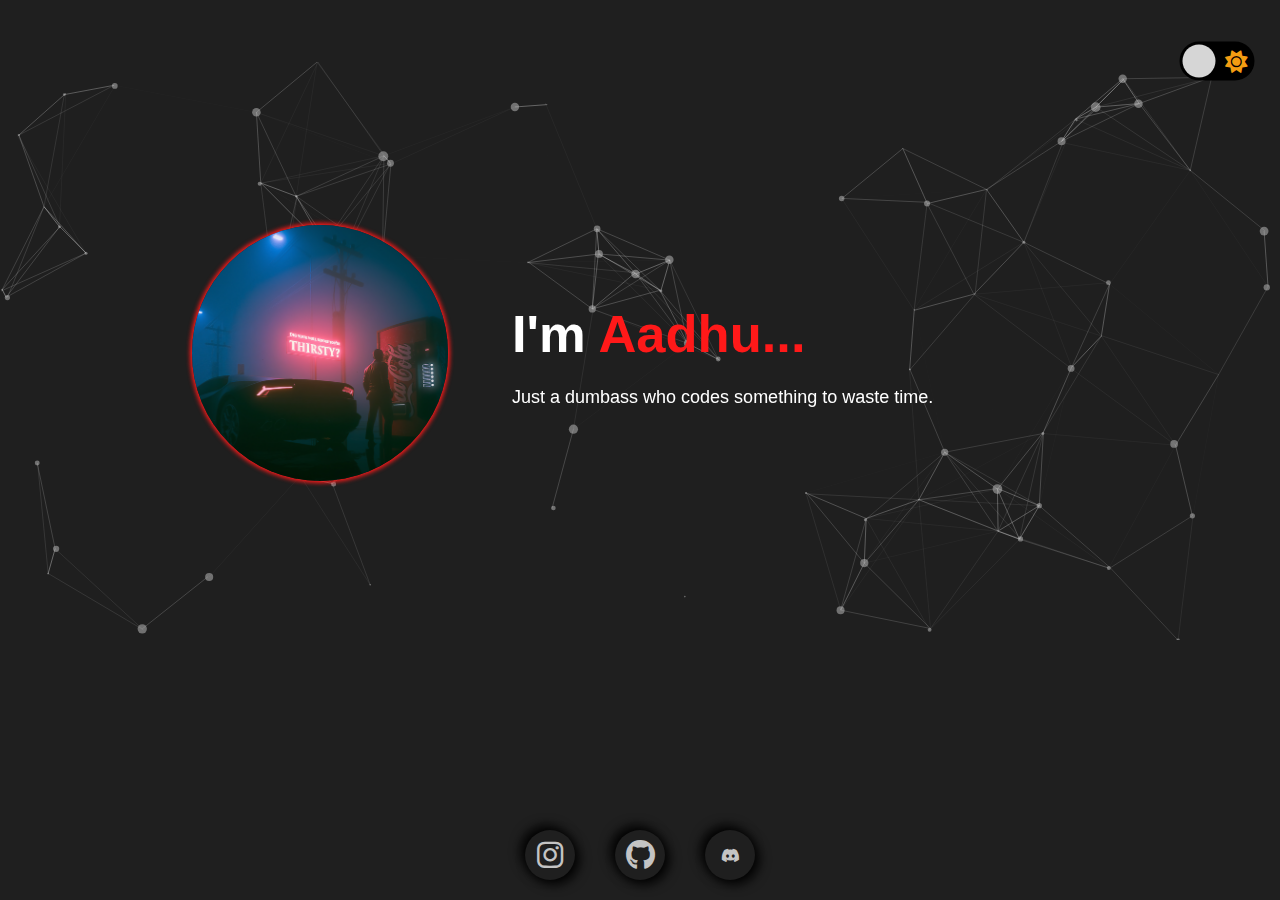
==== index.html @ b9a52bcf "Update index.html" ====
<!DOCTYPE html>
<html lang="en">

<head>
    <meta charset="UTF-8">
    <meta http-equiv="X-UA-Compatible" content="IE=edge">
    <meta name="viewport" content="width=device-width, initial-scale=1.0">
    <title>Aadhu</title>
    <link rel="icon" type="image/png"  href="/files/images/logo.png" style="width: 100%" />
    <meta property="og:title" content="Aadhu">
    <meta name="description" content="A human from Earth without Superpowers 🎈">
    <meta property="og:description" content="A human from Earth without Superpowers 🎈">
    <meta property="og:image" content="/files/images/img.png">
    <meta name="twitter:card" content="summary">
    <meta name="theme-color" content="#3673FC">
    <link href="https://aadhu.deno.dev" rel="canonical">

    <link href="/files/styles.css" rel="stylesheet" type="text/css">
    <link rel="stylesheet" href="https://cdnjs.cloudflare.com/ajax/libs/font-awesome/6.0.0/css/all.min.css">
    <link rel="stylesheet" href="https://www.w3schools.com/w3css/4/w3.css">
    <script async src="https://pagead2.googlesyndication.com/pagead/js/adsbygoogle.js?client=ca-pub-1163265218743960" crossorigin="anonymous"></script>
</head>

<body>
    <section style="position: absolute; width: 100%;">
        <div class="toggle-button w3-bar-item w3-right">
            <input type="checkbox" class="checkbox" id="chk" />
            <label class="label" for="chk">
                <i class="fas fa-moon"></i>
                <i class="fas fa-sun"></i>
                <div class="ball"></div>
            </label>
        </div>
    </section>
    <section class="about">
        <div class="w3-hide-small">
            <img src="/files/images/img.png" alt="Aadhu" class="pic">
            <div id="text" class="text">
                <h2>I'm <span style="color: #ff1919;">Aadhu...</span></h2>
                <h5>Just a dumbass who codes something to waste time.</h5>
            </div>
        </div>
    </section>
    <section class="about2 w3-middle w3-mobile">
         <!-- For Small Devices -->

        <div class="w3-hide-large w3-hide-medium w3-middle">
            <img src="/files/images/img.png" alt="Aadhu" class="pic2">
            <div id="text2" class="text2">
                <h2>I'm <span style="color: #ff1919;">Aadhu...</span></h2>
                <h5>Just a dumbass who codes something to waste time.</h5>
            </div>
        </div>
    </section>
    <section class="w3-hide-small">
        <div class="container">
            <div class="icon instagram" onclick="instaRedirect()">
                <i class="fa-brands fa-instagram fa-2x"></i>
            </div>
            <div class="icon github" onclick="githubRedirect()">
                <i class="fa-brands fa-github fa-2x"></i>
            </div>
            <div class="icon discord" onclick="discordRedirect()">
                <i class="fa-brands fa-discord"></i>
            </div>
        </div>
    </section>
    <div id="particles-js" class="w3-hide-small"></div>
    <ins class="adsbygoogle" style="display: inline-block; width: 728px; height: 90px" data-ad-client="ca-pub-1234567890123456" data-ad-slot="1234567890"></ins>
</body>

<script src="/files/script.js"></script>
<script src="/files/particles.js"></script>
<script src="/files/app.js"></script>

</html>
---- files/styles.css ----
@import url('https://fonts.googleapis.com/css?family=Muli&display=swap');

body {
	background-color: #1f1f1f;
	transition: background 1s linear;
}

body.dark {
	background: #c4c4c4;
	transition: 1s;
}

.checkbox {
	opacity: 0;
}

.label {
	background-color: #000000;
	border-radius: 50px;
	cursor: pointer;
	display: flex;
	align-items: center;
	justify-content: space-between;
	padding: 5px;
	position: relative;
	height: 26px;
	width: 50px;
	transform: scale(1.5);
}

.label .ball {
	background-color: #d6d6d6;
	border-radius: 50%;
	position: absolute;
	top: 2px;
	left: 2px;
	height: 22px;
	width: 22px;
	transform: translateX(0px);
	transition: transform 0.2s linear;
}

.checkbox:checked + .label .ball {
	transform: translateX(24px);
}

.fa-moon {
	color: #f1c40f;
}

.fa-sun {
	color: #f39c12;
}

.about {
	position: absolute;
	top: 25%;
	left: 15%;
	width: 100%;
	align-items: center;
	font-family: Helvetica, Arial, sans-serif;
	font-weight: bold;
}

.pic {
	height: auto;
    box-shadow: 0 0 4px 2px #ff1919;
    width: 20%;
	border-radius: 50%;
}

.text {
    width: 50%;
    color: #ffffff;
	transition: 1s;
	position: absolute;
	top: 50%;
	left: 50%;
	transform: translate(-50%,-50%);
	-ms-transform: translate(-50%,-50%)
}

.text h2 {
    font-size: 350%;
    font-weight: 600;
    margin-bottom: 10px;
}

.text.dark {
	color: #000000;
	transition: 1s;
}

.about2 {
	margin-top: auto;
    margin-bottom: auto;
	align-items: center;
    text-align: center;
	justify-content: center;
	width: 100%;
}

.pic2 {
	margin-top: 25%;
	position: relative;
	width: 45%;
    box-shadow: 0 0 4px 2px #ff1919;
	border-radius: 50%;
}

.text2 {
    color: #ffffff;
	transition: 1s;
	position: absolute;
}

.text2 h2 {
    font-size: 250%;
    font-weight: 500;
    margin-bottom: 10px;
}

.text2.dark {
	color: #000000;
	transition: 1s;
}

.container {
	position: absolute;
	left: 50%;
	bottom: 0;
	transform: translate(-50%,0%);
	-ms-transform: translate(-50%,0%);
	text-align: center;
	display: flex;
    flex-wrap: wrap;
    justify-content: center;
}
.icon {
	width: 50px;
    height: 50px;
	border-radius: 50%;
    display: flex;
    justify-content: center;
    align-items: center;
    margin: 20px;
}

.icon {
	color: #c4c4c4;
	background-color: #1f1f1f;
	box-shadow: 4px 4px 12px #000000, -4px -4px 12px #000000;
}


@media screen and (max-width: 1440px) {
	.toggle-button {
	  padding: 2% 3%;
	}

}

@media screen and (min-width: 1441px) {
	.toggle-button {
	  padding: 3% 3%;
	}
}


/* ---- particles.js container ---- */

#particles-js {
	width: 100%;
	height: 100%;
	background-repeat: repeat;
}

/* ---- Social Media Hover ---- */
.instagram:hover {
	background: linear-gradient(135deg, #405de6, #5851db, #833ab4, #c13584, #e1306c, #fd1d1d);
}

.github:hover {
	background: black;
}

.discord:hover {
	background: #3b5998;
  }
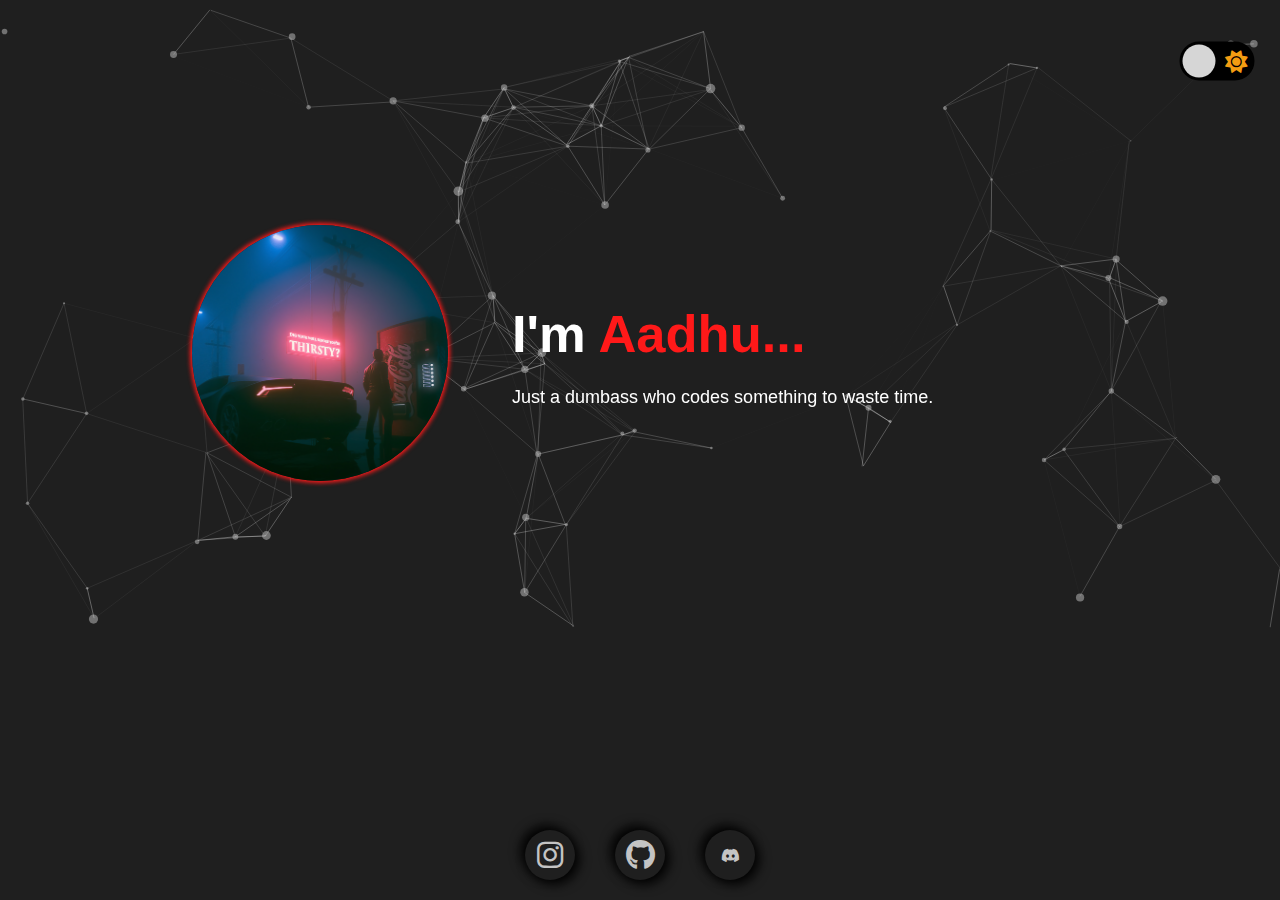
==== commit 29db61e4: "Update index.html" ====
--- a/index.html
+++ b/index.html
@@ -18,6 +18,7 @@
     <link href="/files/styles.css" rel="stylesheet" type="text/css">
     <link rel="stylesheet" href="https://cdnjs.cloudflare.com/ajax/libs/font-awesome/6.0.0/css/all.min.css">
     <link rel="stylesheet" href="https://www.w3schools.com/w3css/4/w3.css">
+    
     <script async src="https://pagead2.googlesyndication.com/pagead/js/adsbygoogle.js?client=ca-pub-1163265218743960" crossorigin="anonymous"></script>
 </head>
 
@@ -66,11 +67,15 @@
         </div>
     </section>
     <div id="particles-js" class="w3-hide-small"></div>
+    
     <ins class="adsbygoogle" style="display: inline-block; width: 728px; height: 90px" data-ad-client="ca-pub-1234567890123456" data-ad-slot="1234567890"></ins>
 </body>
 
 <script src="/files/script.js"></script>
 <script src="/files/particles.js"></script>
 <script src="/files/app.js"></script>
+<script>
+    (adsbygoogle = window.adsbygoogle || []).push({});
+</script>
 
 </html>
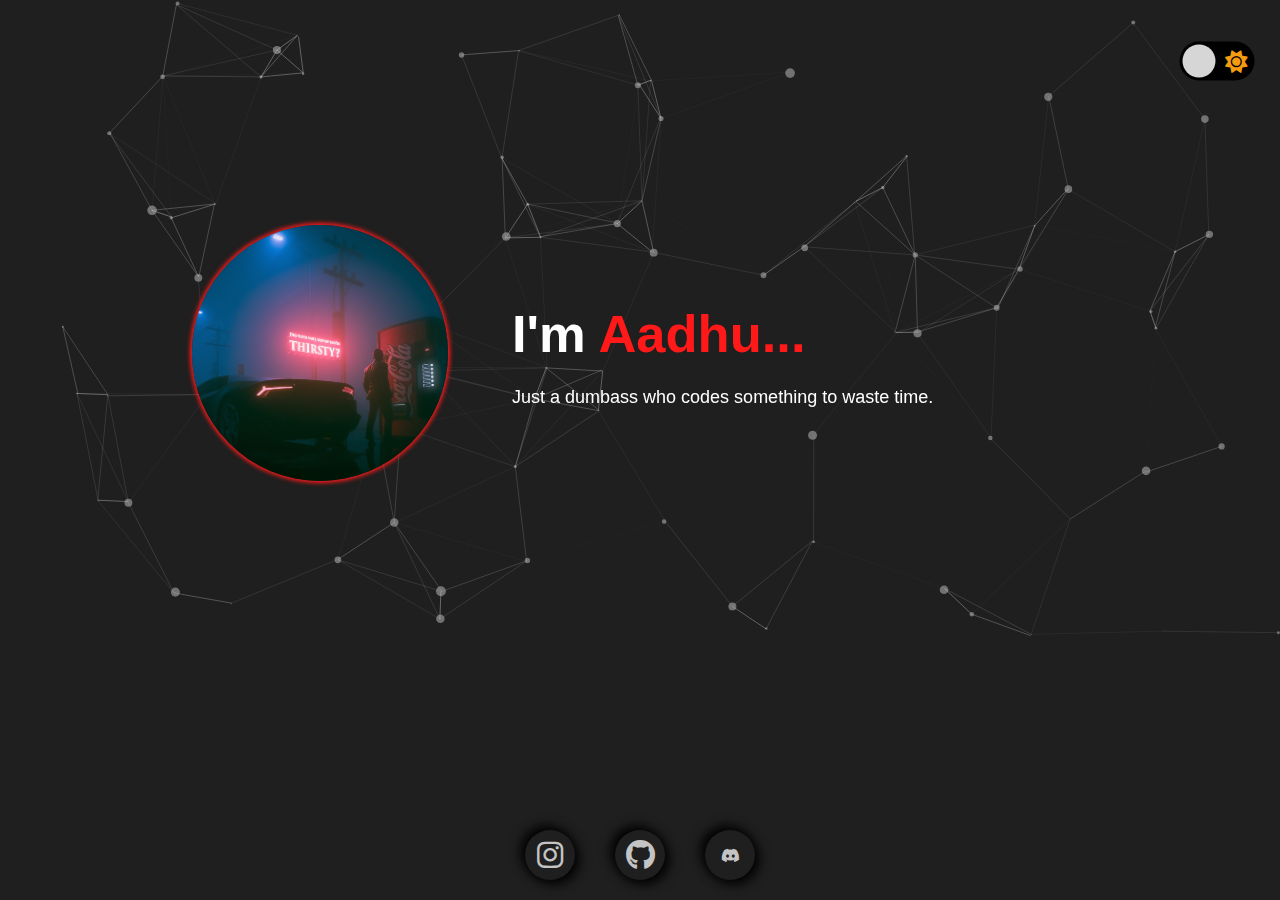
==== commit 1101562d: "Update index.html" ====
--- a/index.html
+++ b/index.html
@@ -19,7 +19,8 @@
     <link rel="stylesheet" href="https://cdnjs.cloudflare.com/ajax/libs/font-awesome/6.0.0/css/all.min.css">
     <link rel="stylesheet" href="https://www.w3schools.com/w3css/4/w3.css">
     
-    <script async src="https://pagead2.googlesyndication.com/pagead/js/adsbygoogle.js?client=ca-pub-1163265218743960" crossorigin="anonymous"></script>
+    <script async src="https://pagead2.googlesyndication.com/pagead/js/adsbygoogle.js?client=ca-pub-1163265218743960"
+     crossorigin="anonymous"></script>
 </head>
 
 <body>
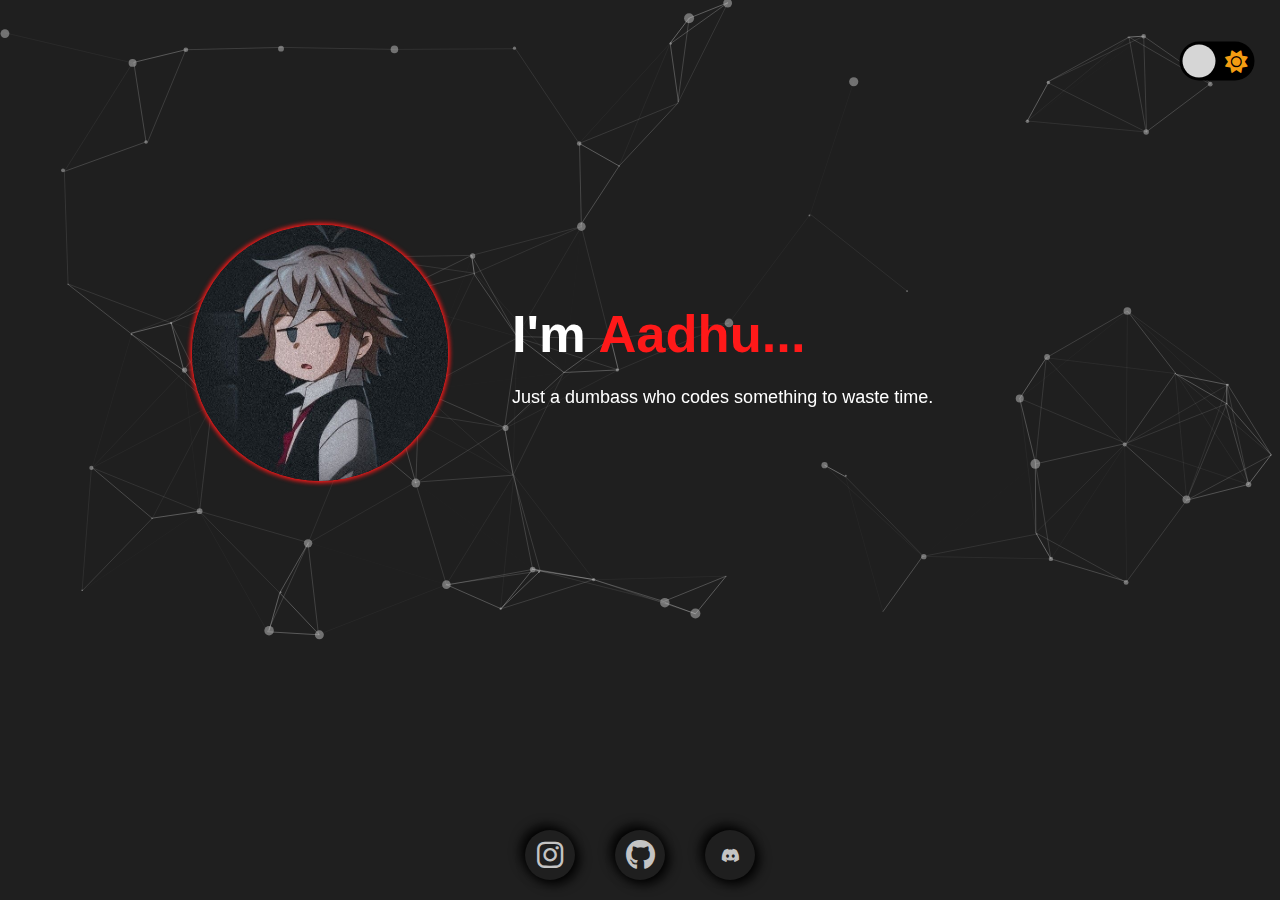
==== commit f72eee6c: "Update index.html" ====
--- a/index.html
+++ b/index.html
@@ -36,7 +36,7 @@
     </section>
     <section class="about">
         <div class="w3-hide-small">
-            <img src="/files/images/img.png" alt="Aadhu" class="pic">
+            <img src="/files/images/img.jpeg" alt="Aadhu" class="pic">
             <div id="text" class="text">
                 <h2>I'm <span style="color: #ff1919;">Aadhu...</span></h2>
                 <h5>Just a dumbass who codes something to waste time.</h5>
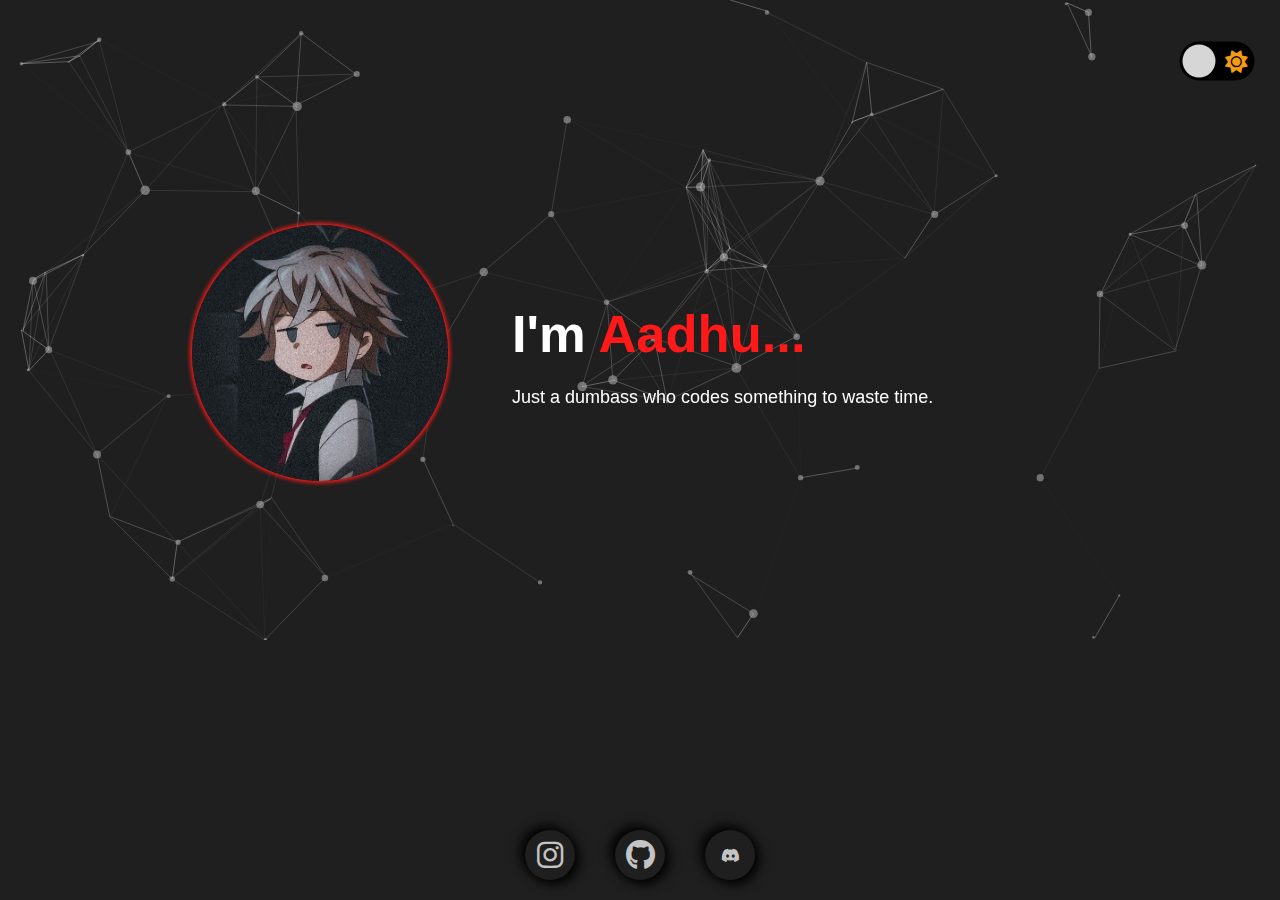
==== commit 9013c426: "Update index.html" ====
--- a/index.html
+++ b/index.html
@@ -47,7 +47,7 @@
          <!-- For Small Devices -->
 
         <div class="w3-hide-large w3-hide-medium w3-middle">
-            <img src="/files/images/img.png" alt="Aadhu" class="pic2">
+            <img src="/files/images/img.jpeg" alt="Aadhu" class="pic2">
             <div id="text2" class="text2">
                 <h2>I'm <span style="color: #ff1919;">Aadhu...</span></h2>
                 <h5>Just a dumbass who codes something to waste time.</h5>
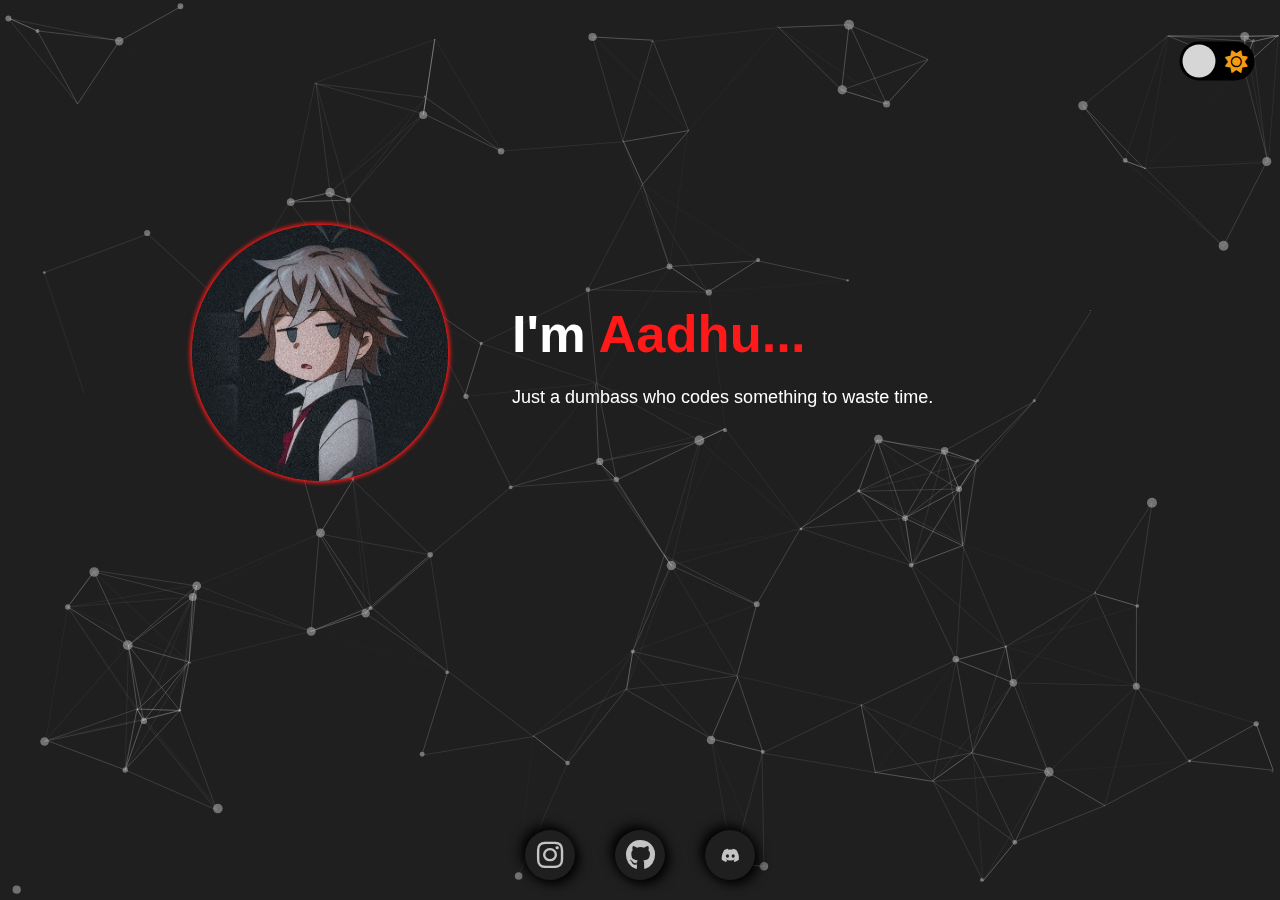
==== commit db4b9d8d: "Update index.html" ====
--- a/index.html
+++ b/index.html
@@ -24,6 +24,7 @@
 </head>
 
 <body>
+    <div id="particles-js" class="w3-hide-small"></div>
     <section style="position: absolute; width: 100%;">
         <div class="toggle-button w3-bar-item w3-right">
             <input type="checkbox" class="checkbox" id="chk" />
@@ -67,7 +68,6 @@
             </div>
         </div>
     </section>
-    <div id="particles-js" class="w3-hide-small"></div>
     
     <ins class="adsbygoogle" style="display: inline-block; width: 728px; height: 90px" data-ad-client="ca-pub-1234567890123456" data-ad-slot="1234567890"></ins>
 </body>
--- a/files/styles.css
+++ b/files/styles.css
@@ -53,7 +53,7 @@
 }
 
 .about {
-	position: absolute;
+	position: fixed;
 	top: 25%;
 	left: 15%;
 	width: 100%;
@@ -170,6 +170,7 @@
 /* ---- particles.js container ---- */
 
 #particles-js {
+	position: fixed;
 	width: 100%;
 	height: 100%;
 	background-repeat: repeat;
@@ -186,4 +187,4 @@
 
 .discord:hover {
 	background: #3b5998;
-  }+  }
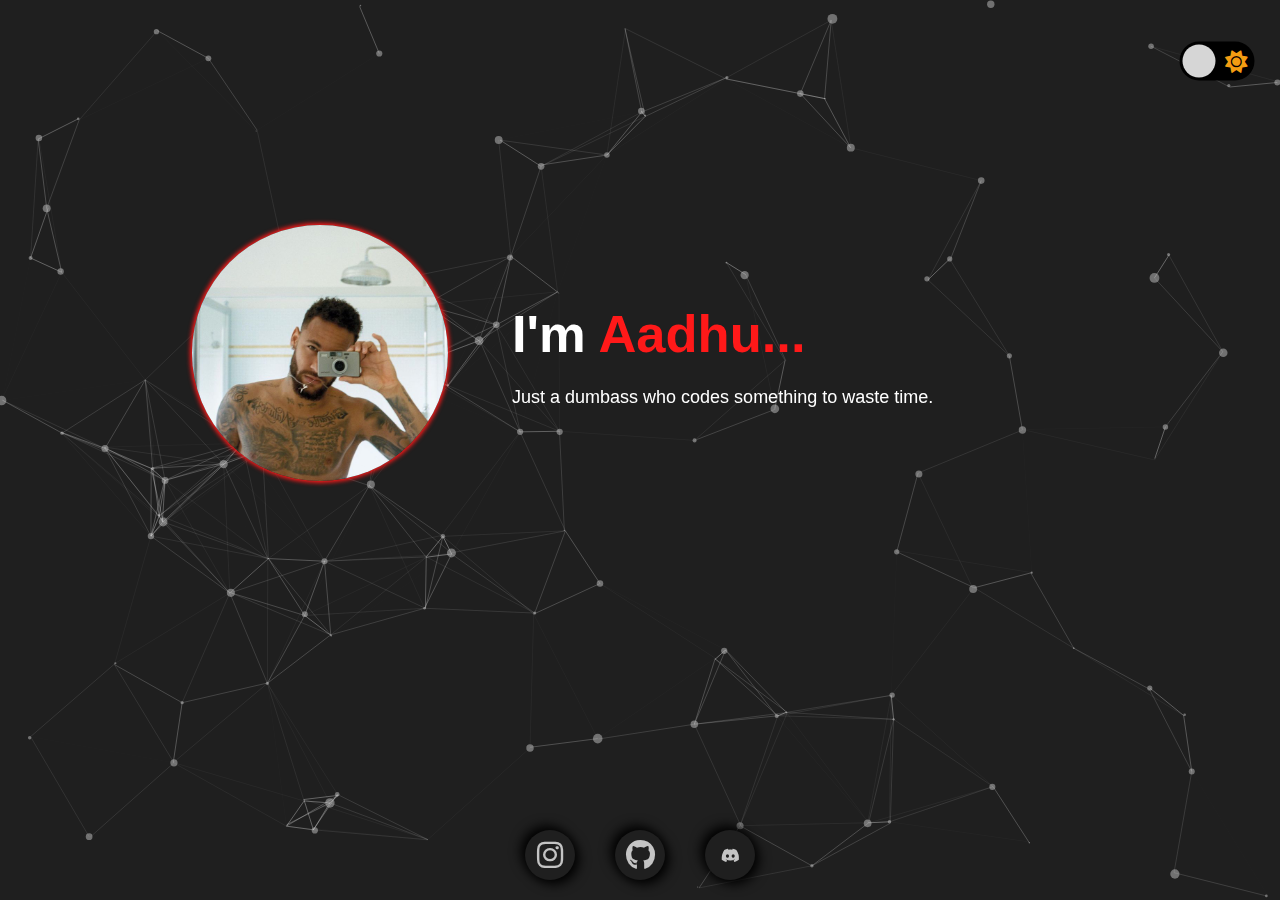
==== commit 8b5570d6: "Update index.html" ====
--- a/index.html
+++ b/index.html
@@ -37,7 +37,7 @@
     </section>
     <section class="about">
         <div class="w3-hide-small">
-            <img src="/files/images/img.jpeg" alt="Aadhu" class="pic">
+            <img src="/files/images/img.jpg" alt="Aadhu" class="pic">
             <div id="text" class="text">
                 <h2>I'm <span style="color: #ff1919;">Aadhu...</span></h2>
                 <h5>Just a dumbass who codes something to waste time.</h5>
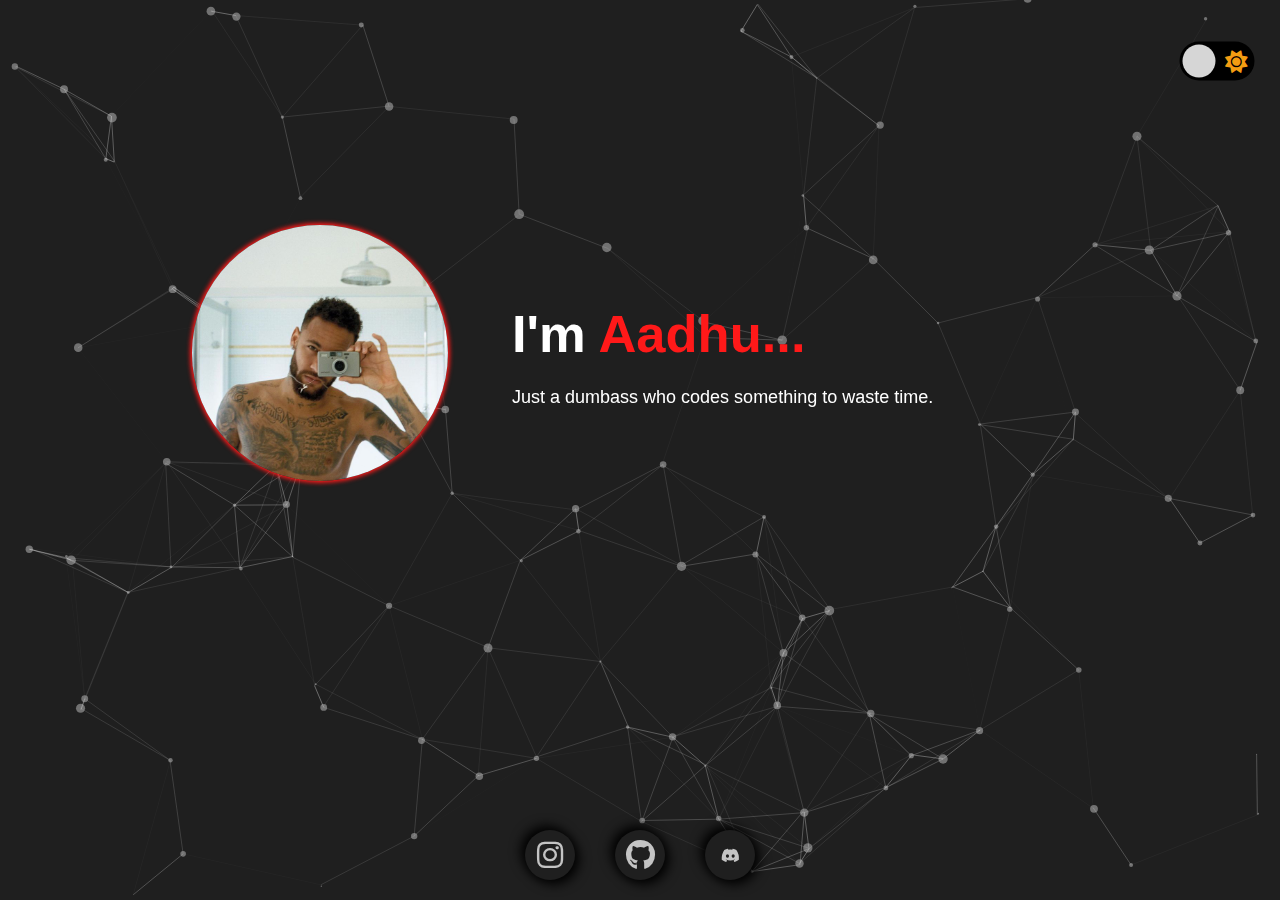
==== commit 44aa9a72: "Update index.html" ====
--- a/index.html
+++ b/index.html
@@ -48,7 +48,7 @@
          <!-- For Small Devices -->
 
         <div class="w3-hide-large w3-hide-medium w3-middle">
-            <img src="/files/images/img.jpeg" alt="Aadhu" class="pic2">
+            <img src="/files/images/img.jpg" alt="Aadhu" class="pic2">
             <div id="text2" class="text2">
                 <h2>I'm <span style="color: #ff1919;">Aadhu...</span></h2>
                 <h5>Just a dumbass who codes something to waste time.</h5>
